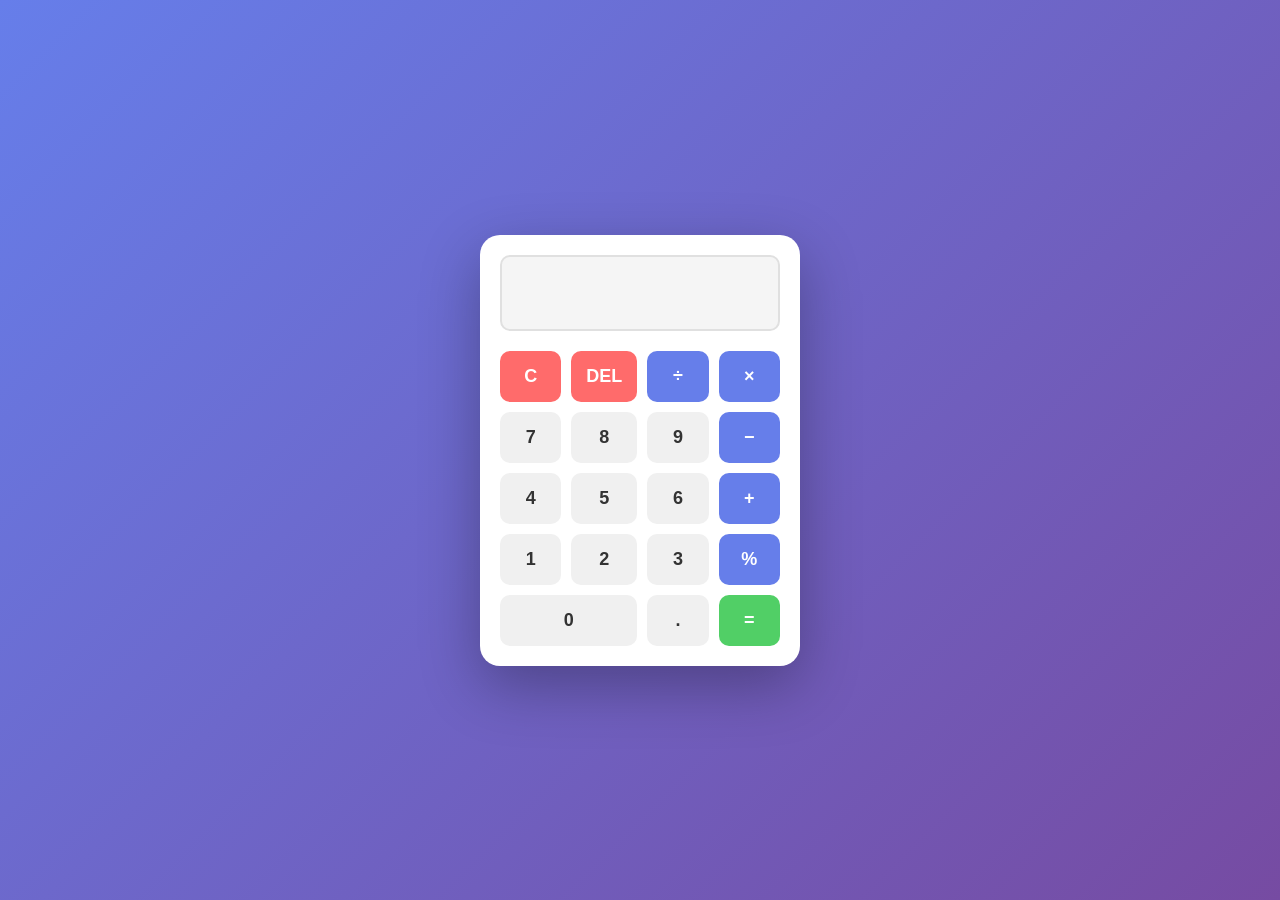
==== index.html @ e93b22bd "Add calculator to Kiauya repo" ====
<!DOCTYPE html>
<html lang="ar">
<head>
    <meta charset="UTF-8">
    <meta name="viewport" content="width=device-width, initial-scale=1.0">
    <title>آلة حاسبة</title>
    <style>
        * {
            margin: 0;
            padding: 0;
            box-sizing: border-box;
        }

        body {
            font-family: 'Segoe UI', Tahoma, Geneva, Verdana, sans-serif;
            display: flex;
            justify-content: center;
            align-items: center;
            min-height: 100vh;
            background: linear-gradient(135deg, #667eea 0%, #764ba2 100%);
        }

        .container {
            padding: 20px;
        }

        .calculator {
            background: white;
            border-radius: 20px;
            box-shadow: 0 20px 60px rgba(0, 0, 0, 0.3);
            padding: 20px;
            width: 320px;
        }

        .display {
            margin-bottom: 20px;
        }

        .display input {
            width: 100%;
            padding: 20px;
            font-size: 28px;
            border: 2px solid #e0e0e0;
            border-radius: 10px;
            text-align: right;
            background: #f5f5f5;
            color: #333;
            font-weight: 500;
            transition: border-color 0.3s ease;
        }

        .display input:focus {
            outline: none;
            border-color: #667eea;
            background: white;
        }

        .buttons {
            display: grid;
            grid-template-columns: repeat(4, 1fr);
            gap: 10px;
        }

        .btn {
            padding: 15px;
            font-size: 18px;
            font-weight: 600;
            border: none;
            border-radius: 10px;
            cursor: pointer;
            background: #f0f0f0;
            color: #333;
            transition: all 0.3s ease;
        }

        .btn:hover {
            background: #e0e0e0;
            transform: translateY(-2px);
            box-shadow: 0 5px 15px rgba(0, 0, 0, 0.1);
        }

        .btn:active {
            transform: translateY(0);
            box-shadow: 0 2px 5px rgba(0, 0, 0, 0.1);
        }

        .btn.operator {
            background: #667eea;
            color: white;
            font-weight: bold;
        }

        .btn.operator:hover {
            background: #5568d3;
        }

        .btn.function {
            background: #ff6b6b;
            color: white;
            font-weight: bold;
        }

        .btn.function:hover {
            background: #ee5a52;
        }

        .btn.equals {
            background: #51cf66;
            color: white;
            font-weight: bold;
        }

        .btn.equals:hover {
            background: #40c057;
        }

        .btn.zero {
            grid-column: span 2;
        }
    </style>
</head>
<body>
    <div class="container">
        <div class="calculator">
            <div class="display">
                <input type="text" id="display" readonly>
            </div>
            <div class="buttons">
                <button class="btn function" onclick="clearDisplay()">C</button>
                <button class="btn function" onclick="deleteLast()">DEL</button>
                <button class="btn operator" onclick="appendOperator('/')">÷</button>
                <button class="btn operator" onclick="appendOperator('*')">×</button>
                
                <button class="btn" onclick="appendNumber('7')">7</button>
                <button class="btn" onclick="appendNumber('8')">8</button>
                <button class="btn" onclick="appendNumber('9')">9</button>
                <button class="btn operator" onclick="appendOperator('-')">−</button>
                
                <button class="btn" onclick="appendNumber('4')">4</button>
                <button class="btn" onclick="appendNumber('5')">5</button>
                <button class="btn" onclick="appendNumber('6')">6</button>
                <button class="btn operator" onclick="appendOperator('+')">+</button>
                
                <button class="btn" onclick="appendNumber('1')">1</button>
                <button class="btn" onclick="appendNumber('2')">2</button>
                <button class="btn" onclick="appendNumber('3')">3</button>
                <button class="btn operator" onclick="appendOperator('%')">%</button>
                
                <button class="btn zero" onclick="appendNumber('0')">0</button>
                <button class="btn" onclick="appendNumber('.')">.</button>
                <button class="btn equals" onclick="calculate()">=</button>
            </div>
        </div>
    </div>

    <script>
        const display = document.getElementById('display');

        function appendNumber(num) {
            if (num === '.' && display.value.includes('.')) {
                return;
            }
            display.value += num;
        }

        function appendOperator(operator) {
            if (display.value === '') {
                return;
            }
            
            const lastChar = display.value[display.value.length - 1];
            if (['+', '-', '*', '/', '%'].includes(lastChar)) {
                return;
            }
            
            display.value += operator;
        }

        function clearDisplay() {
            display.value = '';
        }

        function deleteLast() {
            display.value = display.value.slice(0, -1);
        }

        function calculate() {
            try {
                let expression = display.value
                    .replace(/÷/g, '/')
                    .replace(/×/g, '*')
                    .replace(/−/g, '-');
                
                const result = eval(expression);
                
                if (!isFinite(result)) {
                    display.value = 'Error';
                    return;
                }
                
                display.value = Math.round(result * 10000000000) / 10000000000;
            } catch (error) {
                display.value = 'Error';
            }
        }

        document.addEventListener('keydown', (event) => {
            const key = event.key;
            
            if (key >= '0' && key <= '9') {
                appendNumber(key);
            } else if (key === '.') {
                appendNumber('.');
            } else if (key === '+' || key === '-' || key === '*' || key === '/') {
                appendOperator(key);
            } else if (key === 'Enter' || key === '=') {
                event.preventDefault();
                calculate();
            } else if (key === 'Backspace') {
                event.preventDefault();
                deleteLast();
            } else if (key === 'Escape') {
                clearDisplay();
            }
        });
    </script>
</body>
</html>
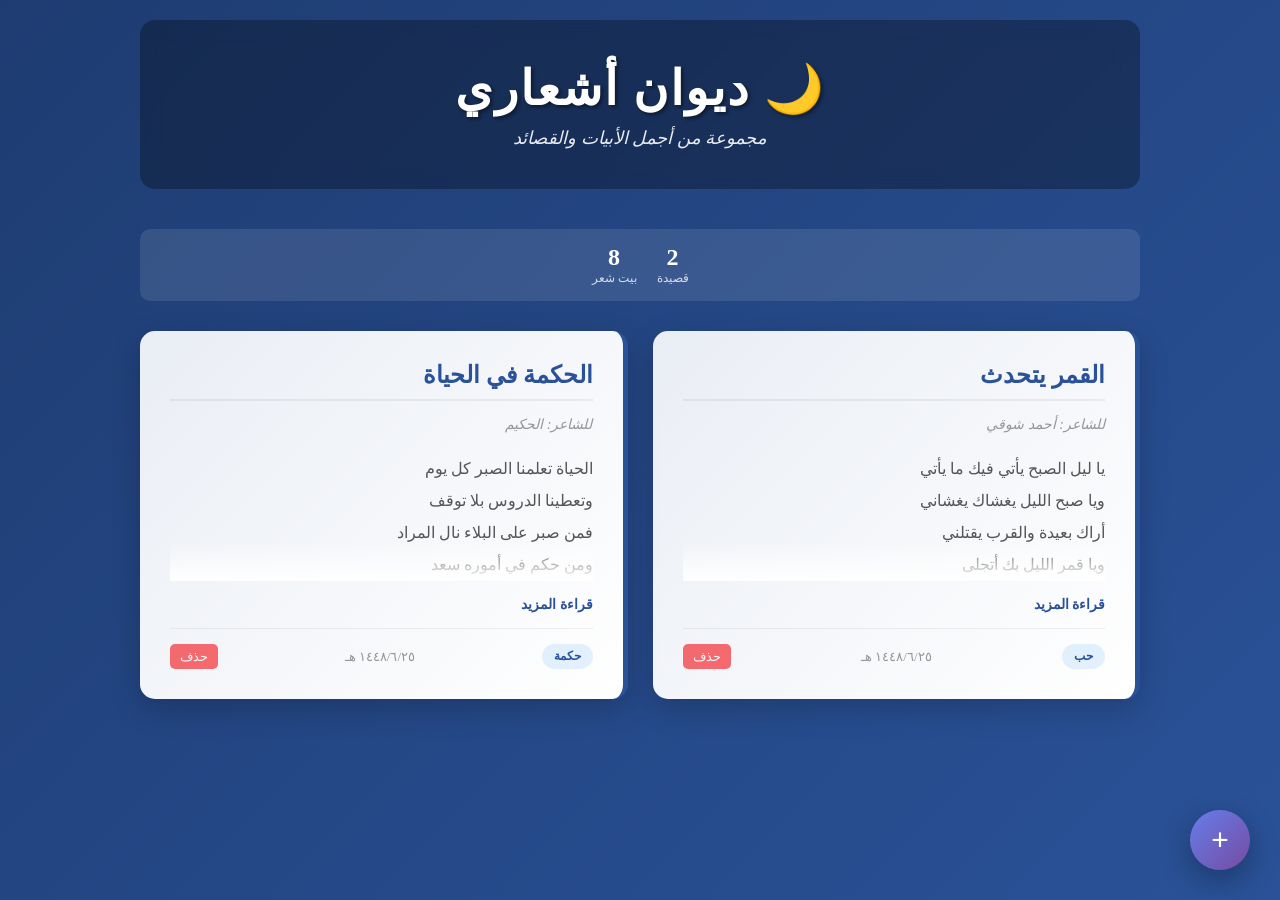
==== commit 46fd6f39: "Update index.html with Diwan poetry application" ====
--- a/index.html
+++ b/index.html
@@ -1,9 +1,9 @@
 <!DOCTYPE html>
-<html lang="ar">
+<html lang="ar" dir="rtl">
 <head>
     <meta charset="UTF-8">
     <meta name="viewport" content="width=device-width, initial-scale=1.0">
-    <title>آلة حاسبة</title>
+    <title>ديوان الأشعار</title>
     <style>
         * {
             margin: 0;
@@ -12,217 +12,607 @@
         }
 
         body {
-            font-family: 'Segoe UI', Tahoma, Geneva, Verdana, sans-serif;
+            font-family: 'Droid Arabic Naskh', 'Traditional Arabic', serif;
+            background: linear-gradient(135deg, #1e3c72 0%, #2a5298 100%);
+            color: #333;
+            min-height: 100vh;
+            padding: 20px;
+        }
+
+        .container {
+            max-width: 1000px;
+            margin: 0 auto;
+        }
+
+        header {
+            text-align: center;
+            color: white;
+            margin-bottom: 40px;
+            padding: 40px 20px;
+            background: rgba(0, 0, 0, 0.3);
+            border-radius: 15px;
+            backdrop-filter: blur(10px);
+        }
+
+        header h1 {
+            font-size: 48px;
+            margin-bottom: 10px;
+            text-shadow: 2px 2px 4px rgba(0, 0, 0, 0.5);
+            letter-spacing: 2px;
+        }
+
+        header p {
+            font-size: 18px;
+            opacity: 0.9;
+            font-style: italic;
+        }
+
+        .poems-grid {
+            display: grid;
+            grid-template-columns: repeat(auto-fill, minmax(320px, 1fr));
+            gap: 25px;
+            margin-bottom: 40px;
+        }
+
+        .poem-card {
+            background: white;
+            border-radius: 15px;
+            padding: 30px;
+            box-shadow: 0 10px 30px rgba(0, 0, 0, 0.2);
+            transition: all 0.3s ease;
+            border-right: 5px solid #2a5298;
+            cursor: pointer;
+            position: relative;
+            overflow: hidden;
+        }
+
+        .poem-card::before {
+            content: '';
+            position: absolute;
+            top: 0;
+            right: 0;
+            width: 100%;
+            height: 100%;
+            background: linear-gradient(135deg, rgba(42, 82, 152, 0.1) 0%, rgba(42, 82, 152, 0) 100%);
+            pointer-events: none;
+        }
+
+        .poem-card:hover {
+            transform: translateY(-10px);
+            box-shadow: 0 20px 50px rgba(0, 0, 0, 0.3);
+            border-right-color: #ff6b6b;
+        }
+
+        .poem-title {
+            font-size: 24px;
+            color: #2a5298;
+            margin-bottom: 15px;
+            font-weight: bold;
+            border-bottom: 2px solid #f0f0f0;
+            padding-bottom: 10px;
+        }
+
+        .poem-poet {
+            color: #999;
+            font-size: 14px;
+            margin-bottom: 20px;
+            font-style: italic;
+        }
+
+        .poem-content {
+            line-height: 2;
+            font-size: 16px;
+            color: #555;
+            text-align: right;
+            margin-bottom: 15px;
+            max-height: 200px;
+            overflow: hidden;
+            position: relative;
+        }
+
+        .poem-content.expanded {
+            max-height: none;
+        }
+
+        .poem-content::after {
+            content: '';
+            position: absolute;
+            bottom: 0;
+            right: 0;
+            left: 0;
+            height: 40px;
+            background: linear-gradient(transparent, white);
+            pointer-events: none;
+        }
+
+        .poem-content.expanded::after {
+            display: none;
+        }
+
+        .read-more {
+            color: #2a5298;
+            cursor: pointer;
+            font-weight: bold;
+            font-size: 14px;
+            margin-top: 10px;
+            transition: color 0.3s ease;
+        }
+
+        .read-more:hover {
+            color: #ff6b6b;
+        }
+
+        .poem-meta {
             display: flex;
+            justify-content: space-between;
+            align-items: center;
+            margin-top: 15px;
+            padding-top: 15px;
+            border-top: 1px solid #f0f0f0;
+            font-size: 13px;
+            color: #999;
+        }
+
+        .poem-category {
+            display: inline-block;
+            background: #e3f2fd;
+            color: #2a5298;
+            padding: 5px 12px;
+            border-radius: 20px;
+            font-size: 12px;
+            font-weight: bold;
+        }
+
+        .add-poem-btn {
+            position: fixed;
+            bottom: 30px;
+            right: 30px;
+            width: 60px;
+            height: 60px;
+            background: linear-gradient(135deg, #667eea 0%, #764ba2 100%);
+            color: white;
+            border: none;
+            border-radius: 50%;
+            font-size: 30px;
+            cursor: pointer;
+            box-shadow: 0 10px 30px rgba(0, 0, 0, 0.3);
+            transition: all 0.3s ease;
+            display: flex;
+            align-items: center;
             justify-content: center;
+        }
+
+        .add-poem-btn:hover {
+            transform: scale(1.1);
+            box-shadow: 0 15px 40px rgba(0, 0, 0, 0.4);
+        }
+
+        .modal {
+            display: none;
+            position: fixed;
+            top: 0;
+            left: 0;
+            width: 100%;
+            height: 100%;
+            background: rgba(0, 0, 0, 0.7);
+            z-index: 1000;
             align-items: center;
-            min-height: 100vh;
+            justify-content: center;
+            backdrop-filter: blur(5px);
+        }
+
+        .modal.active {
+            display: flex;
+        }
+
+        .modal-content {
+            background: white;
+            border-radius: 15px;
+            padding: 40px;
+            max-width: 600px;
+            width: 90%;
+            box-shadow: 0 20px 60px rgba(0, 0, 0, 0.3);
+            max-height: 80vh;
+            overflow-y: auto;
+        }
+
+        .modal-header {
+            font-size: 28px;
+            color: #2a5298;
+            margin-bottom: 25px;
+            border-bottom: 2px solid #f0f0f0;
+            padding-bottom: 15px;
+            display: flex;
+            justify-content: space-between;
+            align-items: center;
+        }
+
+        .close-btn {
+            background: none;
+            border: none;
+            font-size: 28px;
+            color: #999;
+            cursor: pointer;
+            transition: color 0.3s ease;
+        }
+
+        .close-btn:hover {
+            color: #ff6b6b;
+        }
+
+        .form-group {
+            margin-bottom: 20px;
+            text-align: right;
+        }
+
+        .form-group label {
+            display: block;
+            margin-bottom: 8px;
+            color: #333;
+            font-weight: bold;
+            font-size: 14px;
+        }
+
+        .form-group input,
+        .form-group textarea,
+        .form-group select {
+            width: 100%;
+            padding: 12px;
+            border: 2px solid #e0e0e0;
+            border-radius: 8px;
+            font-family: 'Droid Arabic Naskh', 'Traditional Arabic', serif;
+            font-size: 14px;
+            transition: border-color 0.3s ease;
+        }
+
+        .form-group input:focus,
+        .form-group textarea:focus,
+        .form-group select:focus {
+            outline: none;
+            border-color: #2a5298;
+            box-shadow: 0 0 0 3px rgba(42, 82, 152, 0.1);
+        }
+
+        .form-group textarea {
+            resize: vertical;
+            min-height: 150px;
+        }
+
+        .form-buttons {
+            display: flex;
+            gap: 10px;
+            margin-top: 30px;
+        }
+
+        .btn {
+            flex: 1;
+            padding: 12px 20px;
+            border: none;
+            border-radius: 8px;
+            font-size: 16px;
+            font-weight: bold;
+            cursor: pointer;
+            transition: all 0.3s ease;
+            font-family: 'Droid Arabic Naskh', 'Traditional Arabic', serif;
+        }
+
+        .btn-save {
             background: linear-gradient(135deg, #667eea 0%, #764ba2 100%);
-        }
-
-        .container {
-            padding: 20px;
-        }
-
-        .calculator {
-            background: white;
-            border-radius: 20px;
-            box-shadow: 0 20px 60px rgba(0, 0, 0, 0.3);
-            padding: 20px;
-            width: 320px;
-        }
-
-        .display {
-            margin-bottom: 20px;
-        }
-
-        .display input {
-            width: 100%;
-            padding: 20px;
-            font-size: 28px;
-            border: 2px solid #e0e0e0;
+            color: white;
+        }
+
+        .btn-save:hover {
+            transform: translateY(-2px);
+            box-shadow: 0 10px 25px rgba(102, 126, 234, 0.4);
+        }
+
+        .btn-cancel {
+            background: #e0e0e0;
+            color: #333;
+        }
+
+        .btn-cancel:hover {
+            background: #d0d0d0;
+        }
+
+        .empty-state {
+            text-align: center;
+            padding: 60px 20px;
+            color: white;
+        }
+
+        .empty-state h2 {
+            font-size: 32px;
+            margin-bottom: 15px;
+        }
+
+        .empty-state p {
+            font-size: 18px;
+            opacity: 0.8;
+        }
+
+        @media (max-width: 768px) {
+            header h1 {
+                font-size: 32px;
+            }
+
+            .poems-grid {
+                grid-template-columns: 1fr;
+                gap: 20px;
+            }
+
+            .add-poem-btn {
+                bottom: 20px;
+                right: 20px;
+                width: 50px;
+                height: 50px;
+                font-size: 24px;
+            }
+
+            .modal-content {
+                padding: 25px;
+            }
+        }
+
+        .stats {
+            background: rgba(255, 255, 255, 0.1);
             border-radius: 10px;
-            text-align: right;
-            background: #f5f5f5;
-            color: #333;
-            font-weight: 500;
-            transition: border-color 0.3s ease;
-        }
-
-        .display input:focus {
-            outline: none;
-            border-color: #667eea;
-            background: white;
-        }
-
-        .buttons {
-            display: grid;
-            grid-template-columns: repeat(4, 1fr);
-            gap: 10px;
-        }
-
-        .btn {
             padding: 15px;
-            font-size: 18px;
-            font-weight: 600;
-            border: none;
-            border-radius: 10px;
-            cursor: pointer;
-            background: #f0f0f0;
-            color: #333;
-            transition: all 0.3s ease;
-        }
-
-        .btn:hover {
-            background: #e0e0e0;
-            transform: translateY(-2px);
-            box-shadow: 0 5px 15px rgba(0, 0, 0, 0.1);
-        }
-
-        .btn:active {
-            transform: translateY(0);
-            box-shadow: 0 2px 5px rgba(0, 0, 0, 0.1);
-        }
-
-        .btn.operator {
-            background: #667eea;
+            display: flex;
+            gap: 20px;
+            margin-bottom: 30px;
+            justify-content: center;
+            flex-wrap: wrap;
+        }
+
+        .stat-item {
             color: white;
+            text-align: center;
+        }
+
+        .stat-number {
+            font-size: 24px;
             font-weight: bold;
         }
 
-        .btn.operator:hover {
-            background: #5568d3;
-        }
-
-        .btn.function {
-            background: #ff6b6b;
-            color: white;
-            font-weight: bold;
-        }
-
-        .btn.function:hover {
-            background: #ee5a52;
-        }
-
-        .btn.equals {
-            background: #51cf66;
-            color: white;
-            font-weight: bold;
-        }
-
-        .btn.equals:hover {
-            background: #40c057;
-        }
-
-        .btn.zero {
-            grid-column: span 2;
+        .stat-label {
+            font-size: 12px;
+            opacity: 0.8;
         }
     </style>
 </head>
 <body>
     <div class="container">
-        <div class="calculator">
-            <div class="display">
-                <input type="text" id="display" readonly>
-            </div>
-            <div class="buttons">
-                <button class="btn function" onclick="clearDisplay()">C</button>
-                <button class="btn function" onclick="deleteLast()">DEL</button>
-                <button class="btn operator" onclick="appendOperator('/')">÷</button>
-                <button class="btn operator" onclick="appendOperator('*')">×</button>
-                
-                <button class="btn" onclick="appendNumber('7')">7</button>
-                <button class="btn" onclick="appendNumber('8')">8</button>
-                <button class="btn" onclick="appendNumber('9')">9</button>
-                <button class="btn operator" onclick="appendOperator('-')">−</button>
-                
-                <button class="btn" onclick="appendNumber('4')">4</button>
-                <button class="btn" onclick="appendNumber('5')">5</button>
-                <button class="btn" onclick="appendNumber('6')">6</button>
-                <button class="btn operator" onclick="appendOperator('+')">+</button>
-                
-                <button class="btn" onclick="appendNumber('1')">1</button>
-                <button class="btn" onclick="appendNumber('2')">2</button>
-                <button class="btn" onclick="appendNumber('3')">3</button>
-                <button class="btn operator" onclick="appendOperator('%')">%</button>
-                
-                <button class="btn zero" onclick="appendNumber('0')">0</button>
-                <button class="btn" onclick="appendNumber('.')">.</button>
-                <button class="btn equals" onclick="calculate()">=</button>
-            </div>
+        <header>
+            <h1>🌙 ديوان أشعاري</h1>
+            <p>مجموعة من أجمل الأبيات والقصائد</p>
+        </header>
+
+        <div class="stats">
+            <div class="stat-item">
+                <div class="stat-number" id="poemCount">0</div>
+                <div class="stat-label">قصيدة</div>
+            </div>
+            <div class="stat-item">
+                <div class="stat-number" id="verseCount">0</div>
+                <div class="stat-label">بيت شعر</div>
+            </div>
+        </div>
+
+        <div class="poems-grid" id="poemsGrid">
+            <!-- القصائد ستظهر هنا -->
+        </div>
+
+        <div class="empty-state" id="emptyState" style="display: none;">
+            <h2>لا توجد قصائد بعد</h2>
+            <p>اضغط على الزر (+) لإضافة أول قصيدة</p>
         </div>
     </div>
 
+    <button class="add-poem-btn" onclick="openModal()">+</button>
+
+    <div class="modal" id="poemModal">
+        <div class="modal-content">
+            <div class="modal-header">
+                <button class="close-btn" onclick="closeModal()">×</button>
+                <span>إضافة قصيدة جديدة</span>
+            </div>
+
+            <div class="form-group">
+                <label>عنوان القصيدة</label>
+                <input type="text" id="poemTitle" placeholder="أدخل عنوان القصيدة">
+            </div>
+
+            <div class="form-group">
+                <label>الشاعر</label>
+                <input type="text" id="poemAuthor" placeholder="أدخل اسم الشاعر">
+            </div>
+
+            <div class="form-group">
+                <label>النوع</label>
+                <select id="poemCategory">
+                    <option value="حب">حب</option>
+                    <option value="فخر">فخر</option>
+                    <option value="حكمة">حكمة</option>
+                    <option value="حنين">حنين</option>
+                    <option value="أخرى">أخرى</option>
+                </select>
+            </div>
+
+            <div class="form-group">
+                <label>متن القصيدة</label>
+                <textarea id="poemContent" placeholder="أدخل متن القصيدة (كل بيت في سطر منفصل)"></textarea>
+            </div>
+
+            <div class="form-buttons">
+                <button class="btn btn-save" onclick="savePoem()">حفظ القصيدة</button>
+                <button class="btn btn-cancel" onclick="closeModal()">إلغاء</button>
+            </div>
+        </div>
+    </div>
+
     <script>
-        const display = document.getElementById('display');
-
-        function appendNumber(num) {
-            if (num === '.' && display.value.includes('.')) {
+        // تحميل القصائد من LocalStorage
+        function loadPoems() {
+            const poems = JSON.parse(localStorage.getItem('poems')) || [];
+            return poems;
+        }
+
+        // حفظ القصائد في LocalStorage
+        function savePoems(poems) {
+            localStorage.setItem('poems', JSON.stringify(poems));
+        }
+
+        // إضافة قصيدة جديدة
+        function savePoem() {
+            const title = document.getElementById('poemTitle').value.trim();
+            const author = document.getElementById('poemAuthor').value.trim();
+            const category = document.getElementById('poemCategory').value;
+            const content = document.getElementById('poemContent').value.trim();
+
+            if (!title || !author || !content) {
+                alert('الرجاء ملء جميع الحقول');
                 return;
             }
-            display.value += num;
-        }
-
-        function appendOperator(operator) {
-            if (display.value === '') {
+
+            const poem = {
+                id: Date.now(),
+                title,
+                author,
+                category,
+                content,
+                date: new Date().toLocaleDateString('ar-SA')
+            };
+
+            const poems = loadPoems();
+            poems.unshift(poem);
+            savePoems(poems);
+
+            clearForm();
+            closeModal();
+            displayPoems();
+        }
+
+        // عرض جميع القصائد
+        function displayPoems() {
+            const poems = loadPoems();
+            const grid = document.getElementById('poemsGrid');
+            const emptyState = document.getElementById('emptyState');
+
+            if (poems.length === 0) {
+                grid.innerHTML = '';
+                emptyState.style.display = 'block';
+                updateStats(0, 0);
                 return;
             }
-            
-            const lastChar = display.value[display.value.length - 1];
-            if (['+', '-', '*', '/', '%'].includes(lastChar)) {
-                return;
-            }
-            
-            display.value += operator;
-        }
-
-        function clearDisplay() {
-            display.value = '';
-        }
-
-        function deleteLast() {
-            display.value = display.value.slice(0, -1);
-        }
-
-        function calculate() {
-            try {
-                let expression = display.value
-                    .replace(/÷/g, '/')
-                    .replace(/×/g, '*')
-                    .replace(/−/g, '-');
-                
-                const result = eval(expression);
-                
-                if (!isFinite(result)) {
-                    display.value = 'Error';
-                    return;
+
+            emptyState.style.display = 'none';
+            grid.innerHTML = poems.map(poem => `
+                <div class="poem-card">
+                    <div class="poem-title">${poem.title}</div>
+                    <div class="poem-poet">للشاعر: ${poem.author}</div>
+                    <div class="poem-content" id="content-${poem.id}">
+                        ${poem.content.split('\n').map(line => `<div>${line}</div>`).join('')}
+                    </div>
+                    <div class="read-more" onclick="toggleReadMore(${poem.id})">قراءة المزيد</div>
+                    <div class="poem-meta">
+                        <span class="poem-category">${poem.category}</span>
+                        <span>${poem.date}</span>
+                        <button style="background: #ff6b6b; color: white; border: none; padding: 5px 10px; border-radius: 5px; cursor: pointer;" onclick="deletePoem(${poem.id})">حذف</button>
+                    </div>
+                </div>
+            `).join('');
+
+            // تحديث الإحصائيات
+            const totalVerses = poems.reduce((sum, p) => sum + p.content.split('\n').filter(l => l.trim()).length, 0);
+            updateStats(poems.length, totalVerses);
+        }
+
+        // تبديل قراءة المزيد
+        function toggleReadMore(poemId) {
+            const content = document.getElementById(`content-${poemId}`);
+            content.classList.toggle('expanded');
+            event.target.textContent = content.classList.contains('expanded') ? 'إخفاء' : 'قراءة المزيد';
+        }
+
+        // حذف قصيدة
+        function deletePoem(poemId) {
+            if (confirm('هل تريد حذف هذه القصيدة؟')) {
+                let poems = loadPoems();
+                poems = poems.filter(p => p.id !== poemId);
+                savePoems(poems);
+                displayPoems();
+            }
+        }
+
+        // فتح النموذج
+        function openModal() {
+            document.getElementById('poemModal').classList.add('active');
+        }
+
+        // إغلاق النموذج
+        function closeModal() {
+            document.getElementById('poemModal').classList.remove('active');
+            clearForm();
+        }
+
+        // مسح النموذج
+        function clearForm() {
+            document.getElementById('poemTitle').value = '';
+            document.getElementById('poemAuthor').value = '';
+            document.getElementById('poemContent').value = '';
+            document.getElementById('poemCategory').value = 'حب';
+        }
+
+        // تحديث الإحصائيات
+        function updateStats(poemCount, verseCount) {
+            document.getElementById('poemCount').textContent = poemCount;
+            document.getElementById('verseCount').textContent = verseCount;
+        }
+
+        // إغلاق النموذج عند الضغط خارجه
+        document.getElementById('poemModal').addEventListener('click', (e) => {
+            if (e.target.id === 'poemModal') {
+                closeModal();
+            }
+        });
+
+        // تحميل القصائد عند فتح الصفحة
+        displayPoems();
+
+        // إضافة بعض القصائد التجريبية
+        function addSamplePoems() {
+            const samples = [
+                {
+                    title: 'القمر يتحدث',
+                    author: 'أحمد شوقي',
+                    category: 'حب',
+                    content: 'يا ليل الصبح يأتي فيك ما يأتي\nويا صبح الليل يغشاك يغشاني\nأراك بعيدة والقرب يقتلني\nويا قمر الليل بك أتجلى'
+                },
+                {
+                    title: 'الحكمة في الحياة',
+                    author: 'الحكيم',
+                    category: 'حكمة',
+                    content: 'الحياة تعلمنا الصبر كل يوم\nوتعطينا الدروس بلا توقف\nفمن صبر على البلاء نال المراد\nومن حكم في أموره سعد'
                 }
-                
-                display.value = Math.round(result * 10000000000) / 10000000000;
-            } catch (error) {
-                display.value = 'Error';
-            }
-        }
-
-        document.addEventListener('keydown', (event) => {
-            const key = event.key;
-            
-            if (key >= '0' && key <= '9') {
-                appendNumber(key);
-            } else if (key === '.') {
-                appendNumber('.');
-            } else if (key === '+' || key === '-' || key === '*' || key === '/') {
-                appendOperator(key);
-            } else if (key === 'Enter' || key === '=') {
-                event.preventDefault();
-                calculate();
-            } else if (key === 'Backspace') {
-                event.preventDefault();
-                deleteLast();
-            } else if (key === 'Escape') {
-                clearDisplay();
-            }
-        });
+            ];
+
+            let poems = loadPoems();
+            if (poems.length === 0) {
+                samples.forEach(sample => {
+                    poems.push({
+                        id: Date.now() + Math.random(),
+                        ...sample,
+                        date: new Date().toLocaleDateString('ar-SA')
+                    });
+                });
+                savePoems(poems);
+                displayPoems();
+            }
+        }
+
+        // إضافة النماذج التجريبية عند أول زيارة
+        addSamplePoems();
     </script>
 </body>
-</html>
+</html>
